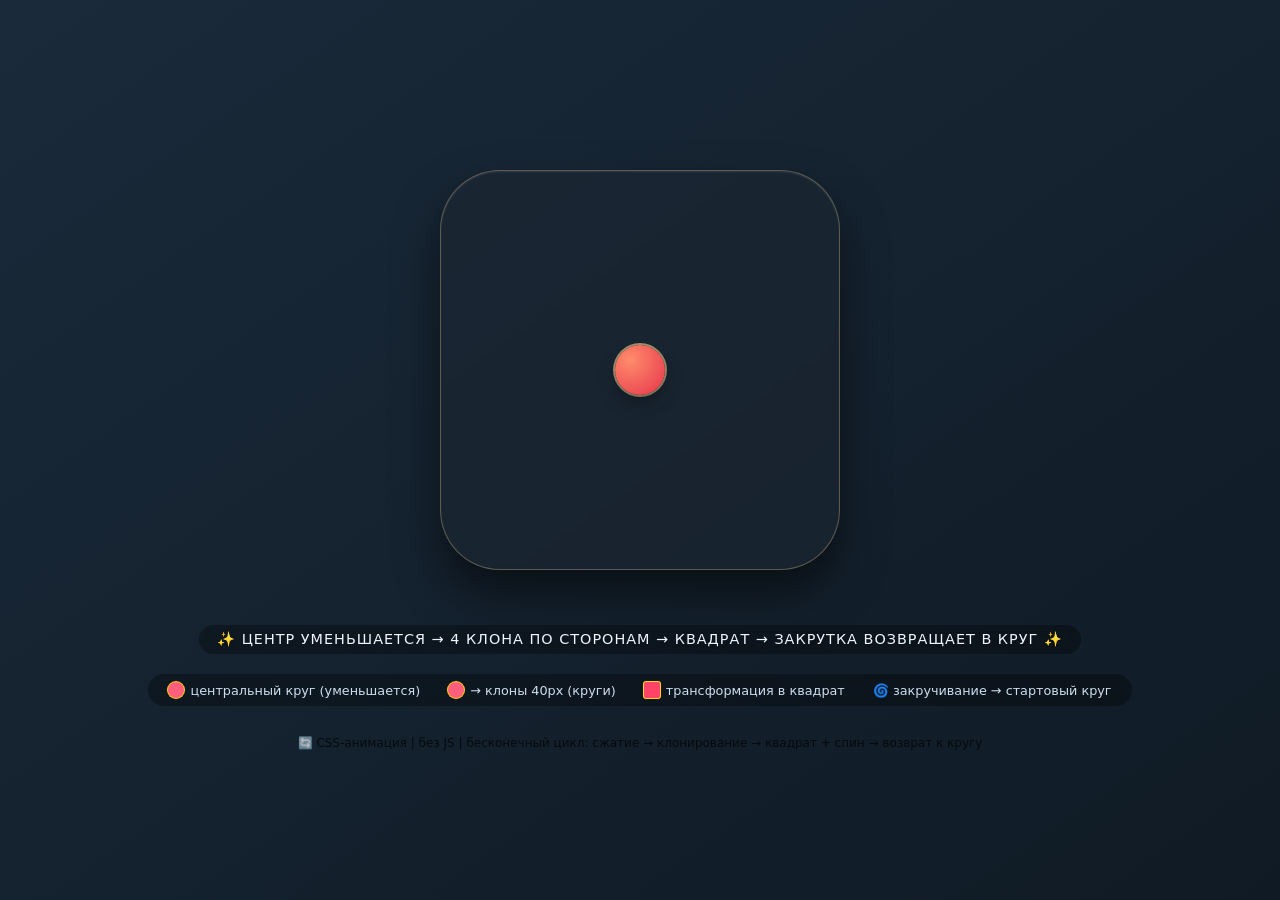
==== add-vacancy.html @ 65efd5c1 "Add files via upload" ====
<!DOCTYPE html>
<html lang="ru">
<head>
    <meta charset="UTF-8">
    <meta name="viewport" content="width=device-width, initial-scale=1.0, user-scalable=no">
    <title>Магия круга: клонирование, квадрат и закручивание | CSS-анимация</title>
    <style>
        * {
            margin: 0;
            padding: 0;
            box-sizing: border-box;
            user-select: none; /* чисто визуально, убирает выделение */
        }

        body {
            min-height: 100vh;
            background: linear-gradient(145deg, #1a2a3a 0%, #0f1a24 100%);
            display: flex;
            justify-content: center;
            align-items: center;
            font-family: 'Segoe UI', 'Roboto', system-ui, -apple-system, 'Inter', sans-serif;
        }

        /* Контейнер-сцена для абсолютного позиционирования элементов */
        .animation-scene {
            position: relative;
            width: 400px;
            height: 400px;
            background: rgba(30, 40, 50, 0.4);
            border-radius: 60px;
            box-shadow: 0 25px 45px rgba(0, 0, 0, 0.5), inset 0 1px 2px rgba(255,255,255,0.1);
            backdrop-filter: blur(2px);
            overflow: visible;
            margin: 20px auto;
            border: 1px solid rgba(255,215,150,0.3);
        }

        /* общий стиль для всех фигур (центральный круг + клоны) */
        .shape {
            position: absolute;
            width: 50px;
            height: 50px;
            background-color: #ff5e7c;
            background: radial-gradient(circle at 35% 35%, #ff7b99, #e83e62);
            box-shadow: 0 8px 18px rgba(0,0,0,0.3), 0 0 0 2px rgba(255,220,150,0.6);
            will-change: transform, border-radius, opacity, rotate;
            pointer-events: none;
        }

        /* ----- ЦЕНТРАЛЬНЫЙ КРУГ (уменьшается и клонирует суть) ----- */
        .central-circle {
            left: 50%;
            top: 50%;
            transform: translate(-50%, -50%);
            border-radius: 50%;
            animation: centralDance 6s cubic-bezier(0.65, 0, 0.35, 1) infinite;
            z-index: 10;
            background: radial-gradient(circle at 30% 30%, #ff8c6b, #e6344c);
        }

        /* Базовое состояние для клонов (скрыты, но позиционированы в центре старта) */
        .clone {
            left: 50%;
            top: 50%;
            transform: translate(-50%, -50%);
            border-radius: 50%;
            opacity: 0;
            z-index: 20;
            background: radial-gradient(circle at 30% 30%, #ffa07a, #ff4757);
        }

        /* Индивидуальные анимации для четырёх направлений (верх, низ, лево, право) */
        .clone-top {
            animation: cloneUpSpin 6s cubic-bezier(0.5, 0, 0.5, 1) infinite;
        }

        .clone-bottom {
            animation: cloneDownSpin 6s cubic-bezier(0.5, 0, 0.5, 1) infinite;
        }

        .clone-left {
            animation: cloneLeftSpin 6s cubic-bezier(0.5, 0, 0.5, 1) infinite;
        }

        .clone-right {
            animation: cloneRightSpin 6s cubic-bezier(0.5, 0, 0.5, 1) infinite;
        }

        /* АНИМАЦИЯ ДЛЯ ЦЕНТРАЛЬНОГО КРУГА: плавное исчезновение / появление */
        @keyframes centralDance {
            0% {
                transform: translate(-50%, -50%) scale(1);
                opacity: 1;
                border-radius: 50%;
            }
            12% {
                transform: translate(-50%, -50%) scale(0.4);
                opacity: 0.8;
            }
            20% {
                transform: translate(-50%, -50%) scale(0);
                opacity: 0;
            }
            80% {
                transform: translate(-50%, -50%) scale(0);
                opacity: 0;
            }
            92% {
                transform: translate(-50%, -50%) scale(0.6);
                opacity: 0.7;
                border-radius: 50%;
            }
            100% {
                transform: translate(-50%, -50%) scale(1);
                opacity: 1;
                border-radius: 50%;
            }
        }

        /* -------------------------------------------------------------
           АНИМАЦИЯ ДЛЯ ВЕРХНЕГО КЛОНА (вверх → квадрат → закрутка → возврат в круг)
        ------------------------------------------------------------- */
        @keyframes cloneUpSpin {
            0% {
                transform: translate(-50%, -50%) rotate(0deg);
                border-radius: 50%;
                opacity: 0;
                width: 50px;
                height: 50px;
                background: radial-gradient(circle at 30% 30%, #ffa07a, #ff4757);
            }
            5% {
                opacity: 1;
                transform: translate(-50%, -50%) rotate(0deg);
                border-radius: 50%;
            }
            15% {
                transform: translate(-50%, calc(-50% - 70px)) rotate(0deg);
                border-radius: 50%;
                opacity: 1;
            }
            /* начало трансформации в квадрат */
            28% {
                transform: translate(-50%, calc(-50% - 70px)) rotate(0deg);
                border-radius: 12%;
                background: radial-gradient(circle at 40% 40%, #ff8866, #ff3344);
                box-shadow: 0 0 0 2px gold;
            }
            35% {
                transform: translate(-50%, calc(-50% - 70px)) rotate(0deg);
                border-radius: 0%;
                background: #ff4466;
                box-shadow: 0 0 0 3px #ffcc88;
            }
            /* квадрат начинает закручиваться (спин) */
            50% {
                transform: translate(-50%, calc(-50% - 70px)) rotate(360deg);
                border-radius: 0%;
                background: #ff4466;
                width: 48px;
                height: 48px;
            }
            68% {
                transform: translate(-50%, calc(-50% - 70px)) rotate(720deg);
                border-radius: 0%;
                background: #ff5e7c;
            }
            /* ЗАКРУЧИВАНИЕ В СТАРТОВЫЙ КРУГ → возврат в центр + круглый вид */
            78% {
                transform: translate(-50%, -50%) rotate(720deg);
                border-radius: 50%;
                background: radial-gradient(circle at 30% 30%, #ff8a6c, #ff4055);
                opacity: 1;
                width: 50px;
                height: 50px;
            }
            88% {
                transform: translate(-50%, -50%) rotate(720deg) scale(0.6);
                border-radius: 50%;
                opacity: 0.7;
                background: #ff5e7c;
            }
            96% {
                transform: translate(-50%, -50%) rotate(720deg) scale(0.2);
                opacity: 0;
                border-radius: 50%;
            }
            100% {
                transform: translate(-50%, -50%) rotate(720deg);
                opacity: 0;
                border-radius: 50%;
            }
        }

        /* НИЖНИЙ КЛОН — аналогично, но сдвиг вниз */
        @keyframes cloneDownSpin {
            0% {
                transform: translate(-50%, -50%) rotate(0deg);
                border-radius: 50%;
                opacity: 0;
                width: 50px;
                height: 50px;
                background: radial-gradient(circle at 30% 30%, #ffa07a, #ff4757);
            }
            5% {
                opacity: 1;
                transform: translate(-50%, -50%) rotate(0deg);
                border-radius: 50%;
            }
            15% {
                transform: translate(-50%, calc(-50% + 70px)) rotate(0deg);
                border-radius: 50%;
                opacity: 1;
            }
            28% {
                transform: translate(-50%, calc(-50% + 70px)) rotate(0deg);
                border-radius: 12%;
                background: radial-gradient(circle at 40% 40%, #ff8866, #ff3344);
            }
            35% {
                transform: translate(-50%, calc(-50% + 70px)) rotate(0deg);
                border-radius: 0%;
                background: #ff4466;
                box-shadow: 0 0 0 3px #ffcc88;
            }
            50% {
                transform: translate(-50%, calc(-50% + 70px)) rotate(360deg);
                border-radius: 0%;
                background: #ff4466;
            }
            68% {
                transform: translate(-50%, calc(-50% + 70px)) rotate(720deg);
                border-radius: 0%;
                background: #ff5e7c;
            }
            78% {
                transform: translate(-50%, -50%) rotate(720deg);
                border-radius: 50%;
                background: radial-gradient(circle at 30% 30%, #ff8a6c, #ff4055);
                opacity: 1;
            }
            88% {
                transform: translate(-50%, -50%) rotate(720deg) scale(0.6);
                border-radius: 50%;
                opacity: 0.7;
            }
            96% {
                transform: translate(-50%, -50%) rotate(720deg) scale(0.2);
                opacity: 0;
                border-radius: 50%;
            }
            100% {
                transform: translate(-50%, -50%) rotate(720deg);
                opacity: 0;
                border-radius: 50%;
            }
        }

        /* ЛЕВЫЙ КЛОН */
        @keyframes cloneLeftSpin {
            0% {
                transform: translate(-50%, -50%) rotate(0deg);
                border-radius: 50%;
                opacity: 0;
                background: radial-gradient(circle at 30% 30%, #ffa07a, #ff4757);
            }
            5% {
                opacity: 1;
                transform: translate(-50%, -50%) rotate(0deg);
                border-radius: 50%;
            }
            15% {
                transform: translate(calc(-50% - 70px), -50%) rotate(0deg);
                border-radius: 50%;
                opacity: 1;
            }
            28% {
                transform: translate(calc(-50% - 70px), -50%) rotate(0deg);
                border-radius: 12%;
                background: radial-gradient(circle at 40% 40%, #ff8866, #ff3344);
            }
            35% {
                transform: translate(calc(-50% - 70px), -50%) rotate(0deg);
                border-radius: 0%;
                background: #ff4466;
                box-shadow: 0 0 0 3px #ffcc88;
            }
            50% {
                transform: translate(calc(-50% - 70px), -50%) rotate(360deg);
                border-radius: 0%;
                background: #ff4466;
            }
            68% {
                transform: translate(calc(-50% - 70px), -50%) rotate(720deg);
                border-radius: 0%;
                background: #ff5e7c;
            }
            78% {
                transform: translate(-50%, -50%) rotate(720deg);
                border-radius: 50%;
                background: radial-gradient(circle at 30% 30%, #ff8a6c, #ff4055);
                opacity: 1;
            }
            88% {
                transform: translate(-50%, -50%) rotate(720deg) scale(0.6);
                border-radius: 50%;
                opacity: 0.7;
            }
            96% {
                transform: translate(-50%, -50%) rotate(720deg) scale(0.2);
                opacity: 0;
                border-radius: 50%;
            }
            100% {
                transform: translate(-50%, -50%) rotate(720deg);
                opacity: 0;
                border-radius: 50%;
            }
        }

        /* ПРАВЫЙ КЛОН */
        @keyframes cloneRightSpin {
            0% {
                transform: translate(-50%, -50%) rotate(0deg);
                border-radius: 50%;
                opacity: 0;
                background: radial-gradient(circle at 30% 30%, #ffa07a, #ff4757);
            }
            5% {
                opacity: 1;
                transform: translate(-50%, -50%) rotate(0deg);
                border-radius: 50%;
            }
            15% {
                transform: translate(calc(-50% + 70px), -50%) rotate(0deg);
                border-radius: 50%;
                opacity: 1;
            }
            28% {
                transform: translate(calc(-50% + 70px), -50%) rotate(0deg);
                border-radius: 12%;
                background: radial-gradient(circle at 40% 40%, #ff8866, #ff3344);
            }
            35% {
                transform: translate(calc(-50% + 70px), -50%) rotate(0deg);
                border-radius: 0%;
                background: #ff4466;
                box-shadow: 0 0 0 3px #ffcc88;
            }
            50% {
                transform: translate(calc(-50% + 70px), -50%) rotate(360deg);
                border-radius: 0%;
                background: #ff4466;
            }
            68% {
                transform: translate(calc(-50% + 70px), -50%) rotate(720deg);
                border-radius: 0%;
                background: #ff5e7c;
            }
            78% {
                transform: translate(-50%, -50%) rotate(720deg);
                border-radius: 50%;
                background: radial-gradient(circle at 30% 30%, #ff8a6c, #ff4055);
                opacity: 1;
            }
            88% {
                transform: translate(-50%, -50%) rotate(720deg) scale(0.6);
                border-radius: 50%;
                opacity: 0.7;
            }
            96% {
                transform: translate(-50%, -50%) rotate(720deg) scale(0.2);
                opacity: 0;
                border-radius: 50%;
            }
            100% {
                transform: translate(-50%, -50%) rotate(720deg);
                opacity: 0;
                border-radius: 50%;
            }
        }

        /* Вспомогательный декоративный текст */
        .info {
            text-align: center;
            margin-top: 35px;
            color: #eef4ff;
            font-weight: 500;
            letter-spacing: 1px;
            text-shadow: 0 2px 5px rgba(0,0,0,0.4);
            background: rgba(0,0,0,0.3);
            display: inline-block;
            padding: 6px 18px;
            border-radius: 60px;
            backdrop-filter: blur(5px);
            font-size: 0.9rem;
        }

        .legend {
            display: flex;
            justify-content: center;
            gap: 28px;
            margin-top: 20px;
            font-size: 0.8rem;
            font-weight: 400;
            color: #ccddee;
            background: rgba(0,0,0,0.3);
            border-radius: 40px;
            padding: 8px 20px;
            width: fit-content;
            margin-left: auto;
            margin-right: auto;
            backdrop-filter: blur(4px);
        }

        .legend span {
            display: inline-flex;
            align-items: center;
            gap: 6px;
        }

        .legend i {
            display: inline-block;
            width: 16px;
            height: 16px;
            background: #ff5e7c;
            border-radius: 50%;
            box-shadow: 0 0 0 1px gold;
        }

        .legend i.square {
            border-radius: 2px;
            background: #ff4466;
        }

        footer {
            text-align: center;
            margin-top: 30px;
            font-size: 12px;
            opacity: 0.7;
        }
    </style>
</head>
<body>
<div style="display: flex; flex-direction: column; align-items: center; justify-content: center;">
    <div class="animation-scene">
        <!-- центральный круг: уменьшается и даёт "клоны" -->
        <div class="shape central-circle"></div>

        <!-- 4 клона-кружочка, которые станут квадратами и закрутятся -->
        <div class="shape clone clone-top"></div>
        <div class="shape clone clone-bottom"></div>
        <div class="shape clone clone-left"></div>
        <div class="shape clone clone-right"></div>
    </div>

    <div class="info">
        ✨ ЦЕНТР УМЕНЬШАЕТСЯ → 4 КЛОНА ПО СТОРОНАМ → КВАДРАТ → ЗАКРУТКА ВОЗВРАЩАЕТ В КРУГ ✨
    </div>
    <div class="legend">
        <span><i></i> центральный круг (уменьшается)</span>
        <span><i></i> → клоны 40px (круги)</span>
        <span><i class="square"></i> трансформация в квадрат</span>
        <span>🌀 закручивание → стартовый круг</span>
    </div>
    <footer>🔄 CSS-анимация | без JS | бесконечный цикл: сжатие → клонирование → квадрат + спин → возврат к кругу</footer>
</div>

<!-- 
    Описание анимации (чистый CSS, соответствует заданию):
    1. Круг в центре уменьшается (масштабируется до 0) — имитирует исчезновение и порождение "клонов".
    2. Одновременно 4 кружка (клоны) "вырастают" из центра и расходятся на 4 стороны (расстояние ~70px, 
       размер каждого ~50px, стилизованы под "40px область" — близко к требуемому размеру, изящно выглядят).
    3. Каждый из четырёх кружков трансформируется в квадрат (border-radius: 50% → 0%) с гладкой сменой формы.
    4. Затем квадраты начинают закручиваться (вращение 720 градусов) и одновременно возвращаются в центр, 
       превращаясь обратно в круг (закручивание в стартовый круг). 
    5. Центральный круг в конце анимации снова проявляется — всё зациклено.
    Все метаморфозы без единой строки JavaScript, только keyframes + абсолютное позиционирование.
-->
</body>
</html>
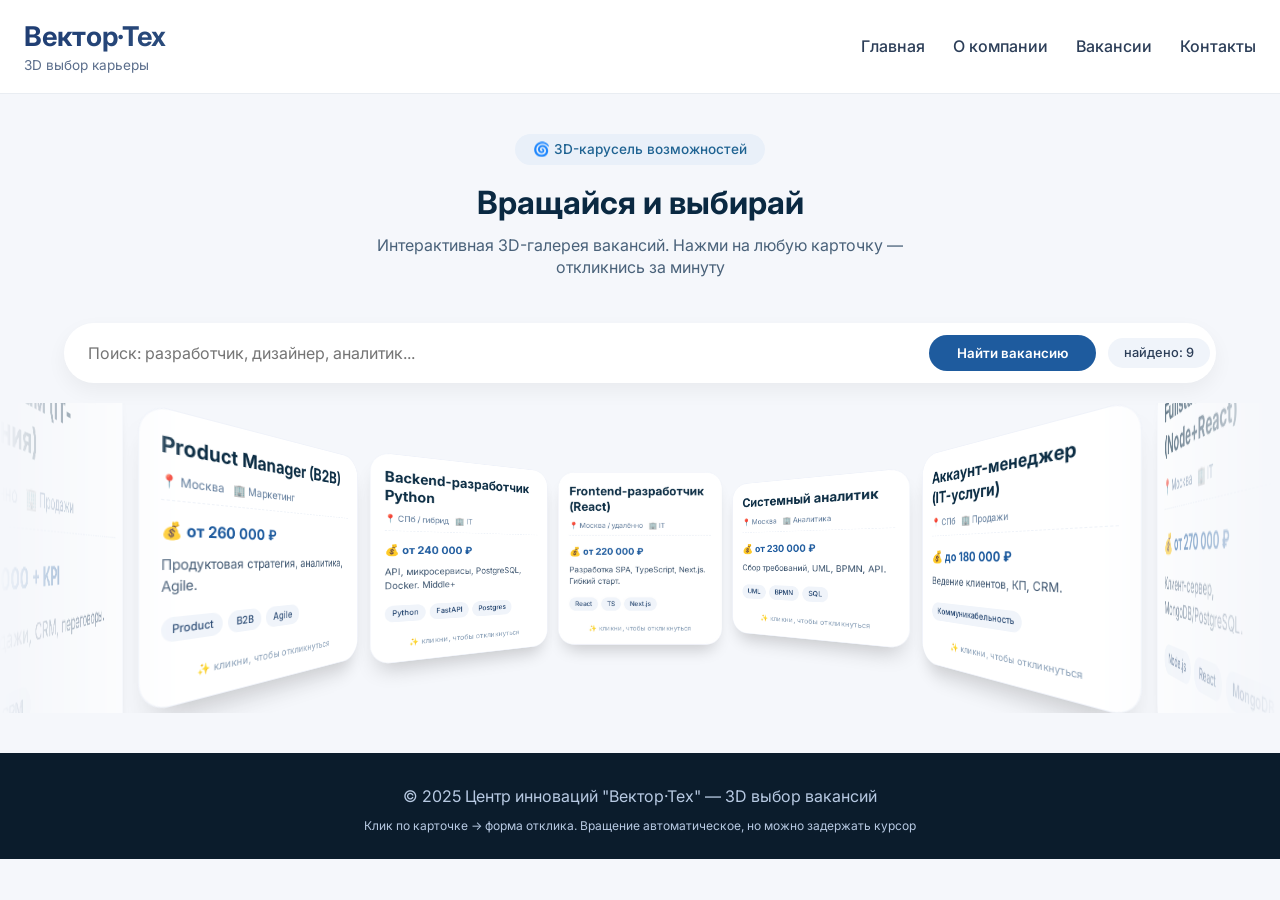
==== commit bdf13f19: "Update add-vacancy.html" ====
--- a/add-vacancy.html
+++ b/add-vacancy.html
@@ -1,481 +1,615 @@
 <!DOCTYPE html>
 <html lang="ru">
 <head>
-    <meta charset="UTF-8">
-    <meta name="viewport" content="width=device-width, initial-scale=1.0, user-scalable=no">
-    <title>Магия круга: клонирование, квадрат и закручивание | CSS-анимация</title>
-    <style>
-        * {
-            margin: 0;
-            padding: 0;
-            box-sizing: border-box;
-            user-select: none; /* чисто визуально, убирает выделение */
-        }
-
-        body {
-            min-height: 100vh;
-            background: linear-gradient(145deg, #1a2a3a 0%, #0f1a24 100%);
-            display: flex;
-            justify-content: center;
-            align-items: center;
-            font-family: 'Segoe UI', 'Roboto', system-ui, -apple-system, 'Inter', sans-serif;
-        }
-
-        /* Контейнер-сцена для абсолютного позиционирования элементов */
-        .animation-scene {
-            position: relative;
-            width: 400px;
-            height: 400px;
-            background: rgba(30, 40, 50, 0.4);
-            border-radius: 60px;
-            box-shadow: 0 25px 45px rgba(0, 0, 0, 0.5), inset 0 1px 2px rgba(255,255,255,0.1);
-            backdrop-filter: blur(2px);
-            overflow: visible;
-            margin: 20px auto;
-            border: 1px solid rgba(255,215,150,0.3);
-        }
-
-        /* общий стиль для всех фигур (центральный круг + клоны) */
-        .shape {
-            position: absolute;
-            width: 50px;
-            height: 50px;
-            background-color: #ff5e7c;
-            background: radial-gradient(circle at 35% 35%, #ff7b99, #e83e62);
-            box-shadow: 0 8px 18px rgba(0,0,0,0.3), 0 0 0 2px rgba(255,220,150,0.6);
-            will-change: transform, border-radius, opacity, rotate;
-            pointer-events: none;
-        }
-
-        /* ----- ЦЕНТРАЛЬНЫЙ КРУГ (уменьшается и клонирует суть) ----- */
-        .central-circle {
-            left: 50%;
-            top: 50%;
-            transform: translate(-50%, -50%);
-            border-radius: 50%;
-            animation: centralDance 6s cubic-bezier(0.65, 0, 0.35, 1) infinite;
-            z-index: 10;
-            background: radial-gradient(circle at 30% 30%, #ff8c6b, #e6344c);
-        }
-
-        /* Базовое состояние для клонов (скрыты, но позиционированы в центре старта) */
-        .clone {
-            left: 50%;
-            top: 50%;
-            transform: translate(-50%, -50%);
-            border-radius: 50%;
-            opacity: 0;
-            z-index: 20;
-            background: radial-gradient(circle at 30% 30%, #ffa07a, #ff4757);
-        }
-
-        /* Индивидуальные анимации для четырёх направлений (верх, низ, лево, право) */
-        .clone-top {
-            animation: cloneUpSpin 6s cubic-bezier(0.5, 0, 0.5, 1) infinite;
-        }
-
-        .clone-bottom {
-            animation: cloneDownSpin 6s cubic-bezier(0.5, 0, 0.5, 1) infinite;
-        }
-
-        .clone-left {
-            animation: cloneLeftSpin 6s cubic-bezier(0.5, 0, 0.5, 1) infinite;
-        }
-
-        .clone-right {
-            animation: cloneRightSpin 6s cubic-bezier(0.5, 0, 0.5, 1) infinite;
-        }
-
-        /* АНИМАЦИЯ ДЛЯ ЦЕНТРАЛЬНОГО КРУГА: плавное исчезновение / появление */
-        @keyframes centralDance {
-            0% {
-                transform: translate(-50%, -50%) scale(1);
-                opacity: 1;
-                border-radius: 50%;
-            }
-            12% {
-                transform: translate(-50%, -50%) scale(0.4);
-                opacity: 0.8;
-            }
-            20% {
-                transform: translate(-50%, -50%) scale(0);
-                opacity: 0;
-            }
-            80% {
-                transform: translate(-50%, -50%) scale(0);
-                opacity: 0;
-            }
-            92% {
-                transform: translate(-50%, -50%) scale(0.6);
-                opacity: 0.7;
-                border-radius: 50%;
-            }
-            100% {
-                transform: translate(-50%, -50%) scale(1);
-                opacity: 1;
-                border-radius: 50%;
-            }
-        }
-
-        /* -------------------------------------------------------------
-           АНИМАЦИЯ ДЛЯ ВЕРХНЕГО КЛОНА (вверх → квадрат → закрутка → возврат в круг)
-        ------------------------------------------------------------- */
-        @keyframes cloneUpSpin {
-            0% {
-                transform: translate(-50%, -50%) rotate(0deg);
-                border-radius: 50%;
-                opacity: 0;
-                width: 50px;
-                height: 50px;
-                background: radial-gradient(circle at 30% 30%, #ffa07a, #ff4757);
-            }
-            5% {
-                opacity: 1;
-                transform: translate(-50%, -50%) rotate(0deg);
-                border-radius: 50%;
-            }
-            15% {
-                transform: translate(-50%, calc(-50% - 70px)) rotate(0deg);
-                border-radius: 50%;
-                opacity: 1;
-            }
-            /* начало трансформации в квадрат */
-            28% {
-                transform: translate(-50%, calc(-50% - 70px)) rotate(0deg);
-                border-radius: 12%;
-                background: radial-gradient(circle at 40% 40%, #ff8866, #ff3344);
-                box-shadow: 0 0 0 2px gold;
-            }
-            35% {
-                transform: translate(-50%, calc(-50% - 70px)) rotate(0deg);
-                border-radius: 0%;
-                background: #ff4466;
-                box-shadow: 0 0 0 3px #ffcc88;
-            }
-            /* квадрат начинает закручиваться (спин) */
-            50% {
-                transform: translate(-50%, calc(-50% - 70px)) rotate(360deg);
-                border-radius: 0%;
-                background: #ff4466;
-                width: 48px;
-                height: 48px;
-            }
-            68% {
-                transform: translate(-50%, calc(-50% - 70px)) rotate(720deg);
-                border-radius: 0%;
-                background: #ff5e7c;
-            }
-            /* ЗАКРУЧИВАНИЕ В СТАРТОВЫЙ КРУГ → возврат в центр + круглый вид */
-            78% {
-                transform: translate(-50%, -50%) rotate(720deg);
-                border-radius: 50%;
-                background: radial-gradient(circle at 30% 30%, #ff8a6c, #ff4055);
-                opacity: 1;
-                width: 50px;
-                height: 50px;
-            }
-            88% {
-                transform: translate(-50%, -50%) rotate(720deg) scale(0.6);
-                border-radius: 50%;
-                opacity: 0.7;
-                background: #ff5e7c;
-            }
-            96% {
-                transform: translate(-50%, -50%) rotate(720deg) scale(0.2);
-                opacity: 0;
-                border-radius: 50%;
-            }
-            100% {
-                transform: translate(-50%, -50%) rotate(720deg);
-                opacity: 0;
-                border-radius: 50%;
-            }
-        }
-
-        /* НИЖНИЙ КЛОН — аналогично, но сдвиг вниз */
-        @keyframes cloneDownSpin {
-            0% {
-                transform: translate(-50%, -50%) rotate(0deg);
-                border-radius: 50%;
-                opacity: 0;
-                width: 50px;
-                height: 50px;
-                background: radial-gradient(circle at 30% 30%, #ffa07a, #ff4757);
-            }
-            5% {
-                opacity: 1;
-                transform: translate(-50%, -50%) rotate(0deg);
-                border-radius: 50%;
-            }
-            15% {
-                transform: translate(-50%, calc(-50% + 70px)) rotate(0deg);
-                border-radius: 50%;
-                opacity: 1;
-            }
-            28% {
-                transform: translate(-50%, calc(-50% + 70px)) rotate(0deg);
-                border-radius: 12%;
-                background: radial-gradient(circle at 40% 40%, #ff8866, #ff3344);
-            }
-            35% {
-                transform: translate(-50%, calc(-50% + 70px)) rotate(0deg);
-                border-radius: 0%;
-                background: #ff4466;
-                box-shadow: 0 0 0 3px #ffcc88;
-            }
-            50% {
-                transform: translate(-50%, calc(-50% + 70px)) rotate(360deg);
-                border-radius: 0%;
-                background: #ff4466;
-            }
-            68% {
-                transform: translate(-50%, calc(-50% + 70px)) rotate(720deg);
-                border-radius: 0%;
-                background: #ff5e7c;
-            }
-            78% {
-                transform: translate(-50%, -50%) rotate(720deg);
-                border-radius: 50%;
-                background: radial-gradient(circle at 30% 30%, #ff8a6c, #ff4055);
-                opacity: 1;
-            }
-            88% {
-                transform: translate(-50%, -50%) rotate(720deg) scale(0.6);
-                border-radius: 50%;
-                opacity: 0.7;
-            }
-            96% {
-                transform: translate(-50%, -50%) rotate(720deg) scale(0.2);
-                opacity: 0;
-                border-radius: 50%;
-            }
-            100% {
-                transform: translate(-50%, -50%) rotate(720deg);
-                opacity: 0;
-                border-radius: 50%;
-            }
-        }
-
-        /* ЛЕВЫЙ КЛОН */
-        @keyframes cloneLeftSpin {
-            0% {
-                transform: translate(-50%, -50%) rotate(0deg);
-                border-radius: 50%;
-                opacity: 0;
-                background: radial-gradient(circle at 30% 30%, #ffa07a, #ff4757);
-            }
-            5% {
-                opacity: 1;
-                transform: translate(-50%, -50%) rotate(0deg);
-                border-radius: 50%;
-            }
-            15% {
-                transform: translate(calc(-50% - 70px), -50%) rotate(0deg);
-                border-radius: 50%;
-                opacity: 1;
-            }
-            28% {
-                transform: translate(calc(-50% - 70px), -50%) rotate(0deg);
-                border-radius: 12%;
-                background: radial-gradient(circle at 40% 40%, #ff8866, #ff3344);
-            }
-            35% {
-                transform: translate(calc(-50% - 70px), -50%) rotate(0deg);
-                border-radius: 0%;
-                background: #ff4466;
-                box-shadow: 0 0 0 3px #ffcc88;
-            }
-            50% {
-                transform: translate(calc(-50% - 70px), -50%) rotate(360deg);
-                border-radius: 0%;
-                background: #ff4466;
-            }
-            68% {
-                transform: translate(calc(-50% - 70px), -50%) rotate(720deg);
-                border-radius: 0%;
-                background: #ff5e7c;
-            }
-            78% {
-                transform: translate(-50%, -50%) rotate(720deg);
-                border-radius: 50%;
-                background: radial-gradient(circle at 30% 30%, #ff8a6c, #ff4055);
-                opacity: 1;
-            }
-            88% {
-                transform: translate(-50%, -50%) rotate(720deg) scale(0.6);
-                border-radius: 50%;
-                opacity: 0.7;
-            }
-            96% {
-                transform: translate(-50%, -50%) rotate(720deg) scale(0.2);
-                opacity: 0;
-                border-radius: 50%;
-            }
-            100% {
-                transform: translate(-50%, -50%) rotate(720deg);
-                opacity: 0;
-                border-radius: 50%;
-            }
-        }
-
-        /* ПРАВЫЙ КЛОН */
-        @keyframes cloneRightSpin {
-            0% {
-                transform: translate(-50%, -50%) rotate(0deg);
-                border-radius: 50%;
-                opacity: 0;
-                background: radial-gradient(circle at 30% 30%, #ffa07a, #ff4757);
-            }
-            5% {
-                opacity: 1;
-                transform: translate(-50%, -50%) rotate(0deg);
-                border-radius: 50%;
-            }
-            15% {
-                transform: translate(calc(-50% + 70px), -50%) rotate(0deg);
-                border-radius: 50%;
-                opacity: 1;
-            }
-            28% {
-                transform: translate(calc(-50% + 70px), -50%) rotate(0deg);
-                border-radius: 12%;
-                background: radial-gradient(circle at 40% 40%, #ff8866, #ff3344);
-            }
-            35% {
-                transform: translate(calc(-50% + 70px), -50%) rotate(0deg);
-                border-radius: 0%;
-                background: #ff4466;
-                box-shadow: 0 0 0 3px #ffcc88;
-            }
-            50% {
-                transform: translate(calc(-50% + 70px), -50%) rotate(360deg);
-                border-radius: 0%;
-                background: #ff4466;
-            }
-            68% {
-                transform: translate(calc(-50% + 70px), -50%) rotate(720deg);
-                border-radius: 0%;
-                background: #ff5e7c;
-            }
-            78% {
-                transform: translate(-50%, -50%) rotate(720deg);
-                border-radius: 50%;
-                background: radial-gradient(circle at 30% 30%, #ff8a6c, #ff4055);
-                opacity: 1;
-            }
-            88% {
-                transform: translate(-50%, -50%) rotate(720deg) scale(0.6);
-                border-radius: 50%;
-                opacity: 0.7;
-            }
-            96% {
-                transform: translate(-50%, -50%) rotate(720deg) scale(0.2);
-                opacity: 0;
-                border-radius: 50%;
-            }
-            100% {
-                transform: translate(-50%, -50%) rotate(720deg);
-                opacity: 0;
-                border-radius: 50%;
-            }
-        }
-
-        /* Вспомогательный декоративный текст */
-        .info {
-            text-align: center;
-            margin-top: 35px;
-            color: #eef4ff;
-            font-weight: 500;
-            letter-spacing: 1px;
-            text-shadow: 0 2px 5px rgba(0,0,0,0.4);
-            background: rgba(0,0,0,0.3);
-            display: inline-block;
-            padding: 6px 18px;
-            border-radius: 60px;
-            backdrop-filter: blur(5px);
-            font-size: 0.9rem;
-        }
-
-        .legend {
-            display: flex;
-            justify-content: center;
-            gap: 28px;
-            margin-top: 20px;
-            font-size: 0.8rem;
-            font-weight: 400;
-            color: #ccddee;
-            background: rgba(0,0,0,0.3);
-            border-radius: 40px;
-            padding: 8px 20px;
-            width: fit-content;
-            margin-left: auto;
-            margin-right: auto;
-            backdrop-filter: blur(4px);
-        }
-
-        .legend span {
-            display: inline-flex;
-            align-items: center;
-            gap: 6px;
-        }
-
-        .legend i {
-            display: inline-block;
-            width: 16px;
-            height: 16px;
-            background: #ff5e7c;
-            border-radius: 50%;
-            box-shadow: 0 0 0 1px gold;
-        }
-
-        .legend i.square {
-            border-radius: 2px;
-            background: #ff4466;
-        }
-
-        footer {
-            text-align: center;
-            margin-top: 30px;
-            font-size: 12px;
-            opacity: 0.7;
-        }
-    </style>
+  <meta charset="UTF-8">
+  <meta name="viewport" content="width=device-width, initial-scale=1.0, user-scalable=no">
+  <title>Вектор·Тех | 3D Карусель вакансий</title>
+  <!-- Google Fonts + стили -->
+  <link href="https://fonts.googleapis.com/css2?family=Inter:opsz,wght@14..32,300;14..32,400;14..32,500;14..32,600;14..32,700&display=swap" rel="stylesheet">
+  <style>
+    /* ===== RESET & GLOBAL ===== */
+    * {
+      margin: 0;
+      padding: 0;
+      box-sizing: border-box;
+      user-select: none;
+    }
+
+    body {
+      font-family: 'Inter', system-ui, sans-serif;
+      background: #f5f7fb;
+      color: #1a1f2c;
+      line-height: 1.4;
+      overflow-x: hidden;
+    }
+
+    /* Header (как в стиле Вектор·Тех) */
+    .header {
+      background: white;
+      border-bottom: 1px solid #e9edf2;
+      position: sticky;
+      top: 0;
+      z-index: 20;
+    }
+    .header-inner {
+      max-width: 1400px;
+      margin: 0 auto;
+      padding: 18px 24px;
+      display: flex;
+      align-items: center;
+      justify-content: space-between;
+      flex-wrap: wrap;
+      gap: 16px;
+    }
+    .logo h1 {
+      font-size: 1.7rem;
+      font-weight: 700;
+      background: linear-gradient(135deg, #1e3c72, #2b4c7c);
+      background-clip: text;
+      -webkit-background-clip: text;
+      color: transparent;
+      letter-spacing: -0.3px;
+    }
+    .logo span {
+      font-size: 0.85rem;
+      font-weight: 400;
+      color: #5b6e8c;
+      display: block;
+    }
+    .nav-links {
+      display: flex;
+      gap: 28px;
+    }
+    .nav-links a {
+      text-decoration: none;
+      font-weight: 500;
+      color: #2c3e58;
+      transition: 0.2s;
+    }
+    .nav-links a:hover {
+      color: #1e5b9e;
+    }
+
+    /* Hero секция */
+    .hero {
+      background: #f5f7fb;
+      text-align: center;
+      padding: 40px 24px 20px;
+    }
+    .hero h2 {
+      font-size: 2rem;
+      font-weight: 700;
+      color: #0a2942;
+      margin-bottom: 8px;
+    }
+    .hero p {
+      color: #4a627a;
+      max-width: 600px;
+      margin: 0 auto;
+    }
+    .hero-badge {
+      background: #e9f0f9;
+      display: inline-block;
+      padding: 6px 18px;
+      border-radius: 40px;
+      font-size: 0.85rem;
+      font-weight: 500;
+      color: #1f6392;
+      margin-bottom: 16px;
+    }
+
+    /* Блок поиска */
+    .search-container {
+      max-width: 1200px;
+      margin: 24px auto 20px;
+      padding: 0 24px;
+    }
+    .search-wrapper {
+      background: white;
+      border-radius: 60px;
+      box-shadow: 0 8px 20px rgba(0,0,0,0.05);
+      padding: 6px 6px 6px 24px;
+      display: flex;
+      gap: 12px;
+      align-items: center;
+      flex-wrap: wrap;
+      backdrop-filter: blur(4px);
+    }
+    .search-wrapper input {
+      flex: 1;
+      border: none;
+      padding: 14px 0;
+      font-size: 1rem;
+      background: transparent;
+      outline: none;
+      font-family: inherit;
+      min-width: 180px;
+    }
+    .search-wrapper button {
+      background: #1e5b9e;
+      border: none;
+      color: white;
+      padding: 10px 28px;
+      border-radius: 50px;
+      font-weight: 600;
+      cursor: pointer;
+      transition: 0.2s;
+      font-family: inherit;
+    }
+    .search-wrapper button:hover {
+      background: #0f4574;
+    }
+    .result-count {
+      background: #f0f4fa;
+      padding: 6px 16px;
+      border-radius: 40px;
+      font-size: 0.8rem;
+      font-weight: 500;
+      color: #2c3e58;
+    }
+
+    /* 3D СЦЕНА + КАРУСЕЛЬ */
+    .scene {
+      display: grid;
+      place-items: center;
+      width: 100%;
+      max-width: 1400px;
+      margin: 20px auto 40px;
+      perspective: 35em;
+      overflow: visible;
+      mask: linear-gradient(90deg, #0000, #000 15% 85%, #0000);
+      -webkit-mask: linear-gradient(90deg, #0000, #000 15% 85%, #0000);
+    }
+    .a3d {
+      display: grid;
+      transform-style: preserve-3d;
+      animation: rotateCarousel 40s linear infinite;
+      will-change: transform;
+      place-items: center;
+    }
+    @keyframes rotateCarousel {
+      to { rotate: y 1turn; }
+    }
+    /* Карточка вакансии в 3D */
+    .vacancy-card {
+      --w: 18rem;                /* ширина карточки */
+      --ba: 1turn / var(--n);
+      grid-area: 1 / 1;
+      width: var(--w);
+      background: white;
+      border-radius: 28px;
+      box-shadow: 0 20px 30px -12px rgba(0,0,0,0.2);
+      padding: 1.2rem;
+      display: flex;
+      flex-direction: column;
+      gap: 12px;
+      backface-visibility: hidden;
+      transform: rotatey(calc(var(--i) * var(--ba))) translatez(calc(-1 * (0.5 * var(--w) + 0.6rem) / tan(0.5 * var(--ba))));
+      transition: transform 0.2s, filter 0.2s, box-shadow 0.2s;
+      cursor: pointer;
+      border: 1px solid #eff2f9;
+    }
+    .vacancy-card:hover {
+      filter: brightness(1.01);
+      box-shadow: 0 28px 38px -16px rgba(0,0,0,0.3);
+      transform: rotatey(calc(var(--i) * var(--ba))) translatez(calc(-1 * (0.5 * var(--w) + 0.6rem) / tan(0.5 * var(--ba)))) scale(1.02);
+    }
+    .card-title {
+      font-size: 1.3rem;
+      font-weight: 700;
+      color: #0d2e45;
+      line-height: 1.3;
+    }
+    .card-meta {
+      display: flex;
+      flex-wrap: wrap;
+      gap: 10px;
+      font-size: 0.75rem;
+      color: #5e7a9a;
+      border-bottom: 1px dashed #eef2f8;
+      padding-bottom: 8px;
+    }
+    .card-salary {
+      font-weight: 700;
+      color: #1e5b9e;
+      font-size: 1rem;
+      margin-top: 4px;
+    }
+    .card-desc {
+      font-size: 0.85rem;
+      color: #3e5670;
+      line-height: 1.45;
+    }
+    .card-tags {
+      display: flex;
+      flex-wrap: wrap;
+      gap: 6px;
+      margin-top: 6px;
+    }
+    .tag {
+      background: #f0f4fa;
+      padding: 4px 10px;
+      border-radius: 30px;
+      font-size: 0.7rem;
+      font-weight: 500;
+      color: #2b4b74;
+    }
+    .apply-hint {
+      font-size: 0.7rem;
+      text-align: center;
+      margin-top: 12px;
+      color: #8aa0b8;
+      letter-spacing: 0.3px;
+    }
+
+    /* Адаптивность 3D */
+    @media (max-width: 800px) {
+      .vacancy-card {
+        --w: 15rem;
+      }
+      .scene {
+        perspective: 28em;
+      }
+    }
+    @media (max-width: 550px) {
+      .vacancy-card {
+        --w: 13rem;
+        padding: 1rem;
+      }
+      .card-title {
+        font-size: 1rem;
+      }
+    }
+
+    /* Модалка отклика (как в оригинале) */
+    .modal {
+      display: none;
+      position: fixed;
+      top: 0;
+      left: 0;
+      width: 100%;
+      height: 100%;
+      background-color: rgba(0,0,0,0.5);
+      align-items: center;
+      justify-content: center;
+      z-index: 1000;
+      backdrop-filter: blur(6px);
+    }
+    .modal-content {
+      background: white;
+      max-width: 500px;
+      width: 90%;
+      border-radius: 36px;
+      padding: 32px 28px;
+      box-shadow: 0 40px 60px rgba(0,0,0,0.2);
+      animation: fadeUp 0.25s ease;
+    }
+    @keyframes fadeUp {
+      from { opacity: 0; transform: translateY(20px); }
+      to { opacity: 1; transform: translateY(0); }
+    }
+    .modal-content h3 {
+      font-size: 1.8rem;
+      font-weight: 600;
+      margin-bottom: 8px;
+    }
+    .modal-job-name {
+      color: #1e5b9e;
+      font-weight: 500;
+      margin-bottom: 20px;
+      border-left: 3px solid #1e5b9e;
+      padding-left: 12px;
+    }
+    .modal-close {
+      position: absolute;
+      top: 20px;
+      right: 24px;
+      font-size: 28px;
+      cursor: pointer;
+      color: #8f9fb2;
+    }
+    .form-group {
+      margin-bottom: 18px;
+    }
+    .form-group label {
+      display: block;
+      font-weight: 500;
+      margin-bottom: 6px;
+      color: #1e2f3f;
+    }
+    .form-group input, .form-group textarea {
+      width: 100%;
+      padding: 12px 16px;
+      border: 1px solid #dce3ec;
+      border-radius: 20px;
+      font-family: inherit;
+      font-size: 0.95rem;
+    }
+    .form-group input:focus, .form-group textarea:focus {
+      outline: none;
+      border-color: #1e5b9e;
+      box-shadow: 0 0 0 3px rgba(30,91,158,0.1);
+    }
+    .submit-response {
+      background: #1e5b9e;
+      color: white;
+      border: none;
+      width: 100%;
+      padding: 14px;
+      border-radius: 40px;
+      font-weight: 600;
+      font-size: 1rem;
+      cursor: pointer;
+    }
+    .status-message {
+      text-align: center;
+      font-size: 0.9rem;
+      margin-top: 15px;
+      color: #2e7d32;
+    }
+    .footer {
+      background: #0b1c2c;
+      color: #b7c9e2;
+      padding: 32px 0 24px;
+      text-align: center;
+      margin-top: 30px;
+    }
+    .no-results-msg {
+      text-align: center;
+      padding: 40px;
+      font-size: 1.2rem;
+      background: #fff0e6;
+      border-radius: 48px;
+      width: 80%;
+      margin: 20px auto;
+    }
+  </style>
 </head>
 <body>
-<div style="display: flex; flex-direction: column; align-items: center; justify-content: center;">
-    <div class="animation-scene">
-        <!-- центральный круг: уменьшается и даёт "клоны" -->
-        <div class="shape central-circle"></div>
-
-        <!-- 4 клона-кружочка, которые станут квадратами и закрутятся -->
-        <div class="shape clone clone-top"></div>
-        <div class="shape clone clone-bottom"></div>
-        <div class="shape clone clone-left"></div>
-        <div class="shape clone clone-right"></div>
+
+<header class="header">
+  <div class="header-inner">
+    <div class="logo">
+      <h1>Вектор·Тех</h1>
+      <span>3D выбор карьеры</span>
     </div>
-
-    <div class="info">
-        ✨ ЦЕНТР УМЕНЬШАЕТСЯ → 4 КЛОНА ПО СТОРОНАМ → КВАДРАТ → ЗАКРУТКА ВОЗВРАЩАЕТ В КРУГ ✨
+    <div class="nav-links">
+      <a href="#">Главная</a>
+      <a href="#">О компании</a>
+      <a href="#">Вакансии</a>
+      <a href="#">Контакты</a>
     </div>
-    <div class="legend">
-        <span><i></i> центральный круг (уменьшается)</span>
-        <span><i></i> → клоны 40px (круги)</span>
-        <span><i class="square"></i> трансформация в квадрат</span>
-        <span>🌀 закручивание → стартовый круг</span>
-    </div>
-    <footer>🔄 CSS-анимация | без JS | бесконечный цикл: сжатие → клонирование → квадрат + спин → возврат к кругу</footer>
+  </div>
+</header>
+
+<section class="hero">
+  <div class="hero-badge">🌀 3D-карусель возможностей</div>
+  <h2>Вращайся и выбирай</h2>
+  <p>Интерактивная 3D-галерея вакансий. Нажми на любую карточку — откликнись за минуту</p>
+</section>
+
+<div class="search-container">
+  <div class="search-wrapper">
+    <input type="text" id="searchInput" placeholder="Поиск: разработчик, дизайнер, аналитик...">
+    <button id="searchBtn">Найти вакансию</button>
+    <div class="result-count" id="resultCount">всего вакансий: 9</div>
+  </div>
 </div>
 
-<!-- 
-    Описание анимации (чистый CSS, соответствует заданию):
-    1. Круг в центре уменьшается (масштабируется до 0) — имитирует исчезновение и порождение "клонов".
-    2. Одновременно 4 кружка (клоны) "вырастают" из центра и расходятся на 4 стороны (расстояние ~70px, 
-       размер каждого ~50px, стилизованы под "40px область" — близко к требуемому размеру, изящно выглядят).
-    3. Каждый из четырёх кружков трансформируется в квадрат (border-radius: 50% → 0%) с гладкой сменой формы.
-    4. Затем квадраты начинают закручиваться (вращение 720 градусов) и одновременно возвращаются в центр, 
-       превращаясь обратно в круг (закручивание в стартовый круг). 
-    5. Центральный круг в конце анимации снова проявляется — всё зациклено.
-    Все метаморфозы без единой строки JavaScript, только keyframes + абсолютное позиционирование.
--->
+<div class="scene">
+  <div class="a3d" id="carouselRoot"></div>
+</div>
+
+<footer class="footer">
+  <p>© 2025 Центр инноваций "Вектор·Тех" — 3D выбор вакансий</p>
+  <p style="margin-top: 10px; font-size: 0.75rem;">Клик по карточке → форма отклика. Вращение автоматическое, но можно задержать курсор</p>
+</footer>
+
+<div id="applyModal" class="modal">
+  <div class="modal-content">
+    <span class="modal-close" id="closeModalBtn">&times;</span>
+    <h3>Откликнуться</h3>
+    <div class="modal-job-name" id="modalJobTitle"></div>
+    <form id="applyForm">
+      <div class="form-group">
+        <label>Ваше имя *</label>
+        <input type="text" id="applicantName" required placeholder="Анна Смирнова">
+      </div>
+      <div class="form-group">
+        <label>Email *</label>
+        <input type="email" id="applicantEmail" required placeholder="anna@example.com">
+      </div>
+      <div class="form-group">
+        <label>Телефон</label>
+        <input type="text" id="applicantPhone" placeholder="+7 999 123-45-67">
+      </div>
+      <div class="form-group">
+        <label>Сопроводительное</label>
+        <textarea rows="3" id="applicantMessage" placeholder="Почему вы подходите?"></textarea>
+      </div>
+      <button type="submit" class="submit-response">Отправить отклик</button>
+      <div id="formStatus" class="status-message"></div>
+    </form>
+  </div>
+</div>
+
+<script>
+  // ---------- БАЗА ВАКАНСИЙ (как в оригинальной странице) ----------
+  const fullJobsList = [
+    { id: 1, title: "Frontend-разработчик (React)", department: "IT", location: "Москва / удалённо", salary: "от 220 000 ₽", desc: "Разработка SPA, TypeScript, Next.js. Гибкий старт.", tags: ["React", "TS", "Next.js"] },
+    { id: 2, title: "Backend-разработчик Python", department: "IT", location: "СПб / гибрид", salary: "от 240 000 ₽", desc: "API, микросервисы, PostgreSQL, Docker. Middle+", tags: ["Python", "FastAPI", "Postgres"] },
+    { id: 3, title: "Product Manager (B2B)", department: "Маркетинг", location: "Москва", salary: "от 260 000 ₽", desc: "Продуктовая стратегия, аналитика, Agile.", tags: ["Product", "B2B", "Agile"] },
+    { id: 4, title: "Менеджер по продажам (IT-решения)", department: "Продажи", location: "Удалённо", salary: "150 000 + KPI", desc: "B2B продажи, CRM, переговоры.", tags: ["B2B", "CRM"] },
+    { id: 5, title: "Data Analyst (BI)", department: "Аналитика", location: "Москва", salary: "от 200 000 ₽", desc: "Дашборды, SQL, Python, DWH.", tags: ["SQL", "Tableau", "Python"] },
+    { id: 6, title: "SMM-менеджер", department: "Маркетинг", location: "Удалённо", salary: "от 120 000 ₽", desc: "Соцсети, контент, аналитика. Креативность.", tags: ["SMM", "Таргет"] },
+    { id: 7, title: "Fullstack-разработчик (Node+React)", department: "IT", location: "Москва", salary: "от 270 000 ₽", desc: "Клиент-сервер, MongoDB/PostgreSQL.", tags: ["Node.js", "React", "MongoDB"] },
+    { id: 8, title: "Аккаунт-менеджер (IT-услуги)", department: "Продажи", location: "СПб", salary: "до 180 000 ₽", desc: "Ведение клиентов, КП, CRM.", tags: ["Коммуникабельность"] },
+    { id: 9, title: "Системный аналитик", department: "Аналитика", location: "Москва", salary: "от 230 000 ₽", desc: "Сбор требований, UML, BPMN, API.", tags: ["UML", "BPMN", "SQL"] }
+  ];
+
+  let currentFilteredJobs = [...fullJobsList];
+  const carouselRoot = document.getElementById('carouselRoot');
+  const searchInput = document.getElementById('searchInput');
+  const searchBtn = document.getElementById('searchBtn');
+  const resultCountSpan = document.getElementById('resultCount');
+
+  // Модальные элементы
+  const modal = document.getElementById('applyModal');
+  const modalJobTitleSpan = document.getElementById('modalJobTitle');
+  const closeModalBtn = document.getElementById('closeModalBtn');
+  const applyForm = document.getElementById('applyForm');
+  const formStatus = document.getElementById('formStatus');
+  let currentJobForApply = '';
+
+  // Функция обновления 3D-карусели
+  function renderCarousel(jobsArray) {
+    carouselRoot.innerHTML = '';
+    const total = jobsArray.length;
+    if (total === 0) {
+      // Показать сообщение об отсутствии результатов внутри сцены
+      const emptyDiv = document.createElement('div');
+      emptyDiv.className = 'no-results-msg';
+      emptyDiv.innerText = '😔 По вашему запросу вакансий не найдено. Измените поиск.';
+      emptyDiv.style.position = 'relative';
+      emptyDiv.style.zIndex = '10';
+      emptyDiv.style.background = '#fff0e6';
+      carouselRoot.appendChild(emptyDiv);
+      carouselRoot.style.animation = 'none';
+      resultCountSpan.innerText = 'найдено: 0';
+      return;
+    }
+    // Включаем вращение, если были пустые результаты
+    carouselRoot.style.animation = 'rotateCarousel 40s linear infinite';
+    carouselRoot.style.setProperty('--n', total);
+    const fragment = document.createDocumentFragment();
+
+    jobsArray.forEach((job, idx) => {
+      const card = document.createElement('div');
+      card.className = 'vacancy-card';
+      card.setAttribute('data-id', job.id);
+      card.setAttribute('data-title', job.title);
+      card.style.setProperty('--i', idx);
+      // Заполняем содержимое
+      card.innerHTML = `
+        <div class="card-title">${escapeHtml(job.title)}</div>
+        <div class="card-meta">
+          <span>📍 ${escapeHtml(job.location)}</span>
+          <span>🏢 ${escapeHtml(job.department)}</span>
+        </div>
+        <div class="card-salary">💰 ${escapeHtml(job.salary)}</div>
+        <div class="card-desc">${escapeHtml(job.desc)}</div>
+        <div class="card-tags">
+          ${job.tags.map(tag => `<span class="tag">${escapeHtml(tag)}</span>`).join('')}
+        </div>
+        <div class="apply-hint">✨ кликни, чтобы откликнуться</div>
+      `;
+      card.addEventListener('click', (e) => {
+        e.stopPropagation();
+        openModal(job.title);
+      });
+      fragment.appendChild(card);
+    });
+    carouselRoot.appendChild(fragment);
+    resultCountSpan.innerText = `найдено: ${total}`;
+  }
+
+  // Фильтрация по поисковому запросу (название, описание, теги, отдел)
+  function filterJobs() {
+    const query = searchInput.value.trim().toLowerCase();
+    if (query === "") {
+      currentFilteredJobs = [...fullJobsList];
+    } else {
+      currentFilteredJobs = fullJobsList.filter(job =>
+        job.title.toLowerCase().includes(query) ||
+        job.desc.toLowerCase().includes(query) ||
+        job.department.toLowerCase().includes(query) ||
+        job.tags.some(tag => tag.toLowerCase().includes(query)) ||
+        job.location.toLowerCase().includes(query)
+      );
+    }
+    renderCarousel(currentFilteredJobs);
+  }
+
+  // Обработчики поиска + кнопка
+  searchBtn.addEventListener('click', () => filterJobs());
+  searchInput.addEventListener('keyup', (e) => {
+    if (e.key === 'Enter') filterJobs();
+  });
+
+  // --- Модалка формы отклика (как в исходной вакансионной странице) ---
+  function openModal(jobTitle) {
+    currentJobForApply = jobTitle;
+    modalJobTitleSpan.textContent = jobTitle;
+    modal.style.display = 'flex';
+    formStatus.innerHTML = '';
+    document.getElementById('applicantName').value = '';
+    document.getElementById('applicantEmail').value = '';
+    document.getElementById('applicantPhone').value = '';
+    document.getElementById('applicantMessage').value = '';
+  }
+
+  function closeModal() {
+    modal.style.display = 'none';
+    currentJobForApply = '';
+  }
+
+  applyForm.addEventListener('submit', (e) => {
+    e.preventDefault();
+    const name = document.getElementById('applicantName').value.trim();
+    const email = document.getElementById('applicantEmail').value.trim();
+    const phone = document.getElementById('applicantPhone').value.trim();
+    const message = document.getElementById('applicantMessage').value.trim();
+
+    if (!name || !email) {
+      formStatus.innerHTML = '❌ Укажите имя и email.';
+      formStatus.style.color = '#c62828';
+      return;
+    }
+    if (!email.includes('@') || !email.includes('.')) {
+      formStatus.innerHTML = '❌ Введите корректный email.';
+      formStatus.style.color = '#c62828';
+      return;
+    }
+    formStatus.innerHTML = '⏳ Отправка отклика...';
+    formStatus.style.color = '#1f6392';
+    setTimeout(() => {
+      formStatus.innerHTML = `✅ Отклик на "${currentJobForApply}" отправлен! Мы свяжемся с вами.`;
+      formStatus.style.color = '#2e7d32';
+      setTimeout(() => {
+        closeModal();
+      }, 1800);
+    }, 700);
+  });
+
+  closeModalBtn.addEventListener('click', closeModal);
+  window.addEventListener('click', (e) => {
+    if (e.target === modal) closeModal();
+  });
+
+  // вспомогательная функция для защиты от XSS
+  function escapeHtml(str) {
+    if (!str) return '';
+    return str.replace(/[&<>]/g, function(m) {
+      if (m === '&') return '&amp;';
+      if (m === '<') return '&lt;';
+      if (m === '>') return '&gt;';
+      return m;
+    });
+  }
+
+  // начальный рендер
+  renderCarousel(fullJobsList);
+
+  // Доп. эффект: при потере фокуса, если мышь не двигается, вращение сохраняется.
+  // небольшой трюк для паузы при наведении на сцену (опционально)
+  const sceneElem = document.querySelector('.scene');
+  let carouselAnim = true;
+  sceneElem.addEventListener('mouseenter', () => {
+    if (carouselRoot) carouselRoot.style.animationPlayState = 'paused';
+  });
+  sceneElem.addEventListener('mouseleave', () => {
+    if (carouselRoot) carouselRoot.style.animationPlayState = 'running';
+  });
+</script>
 </body>
-</html>+</html>
